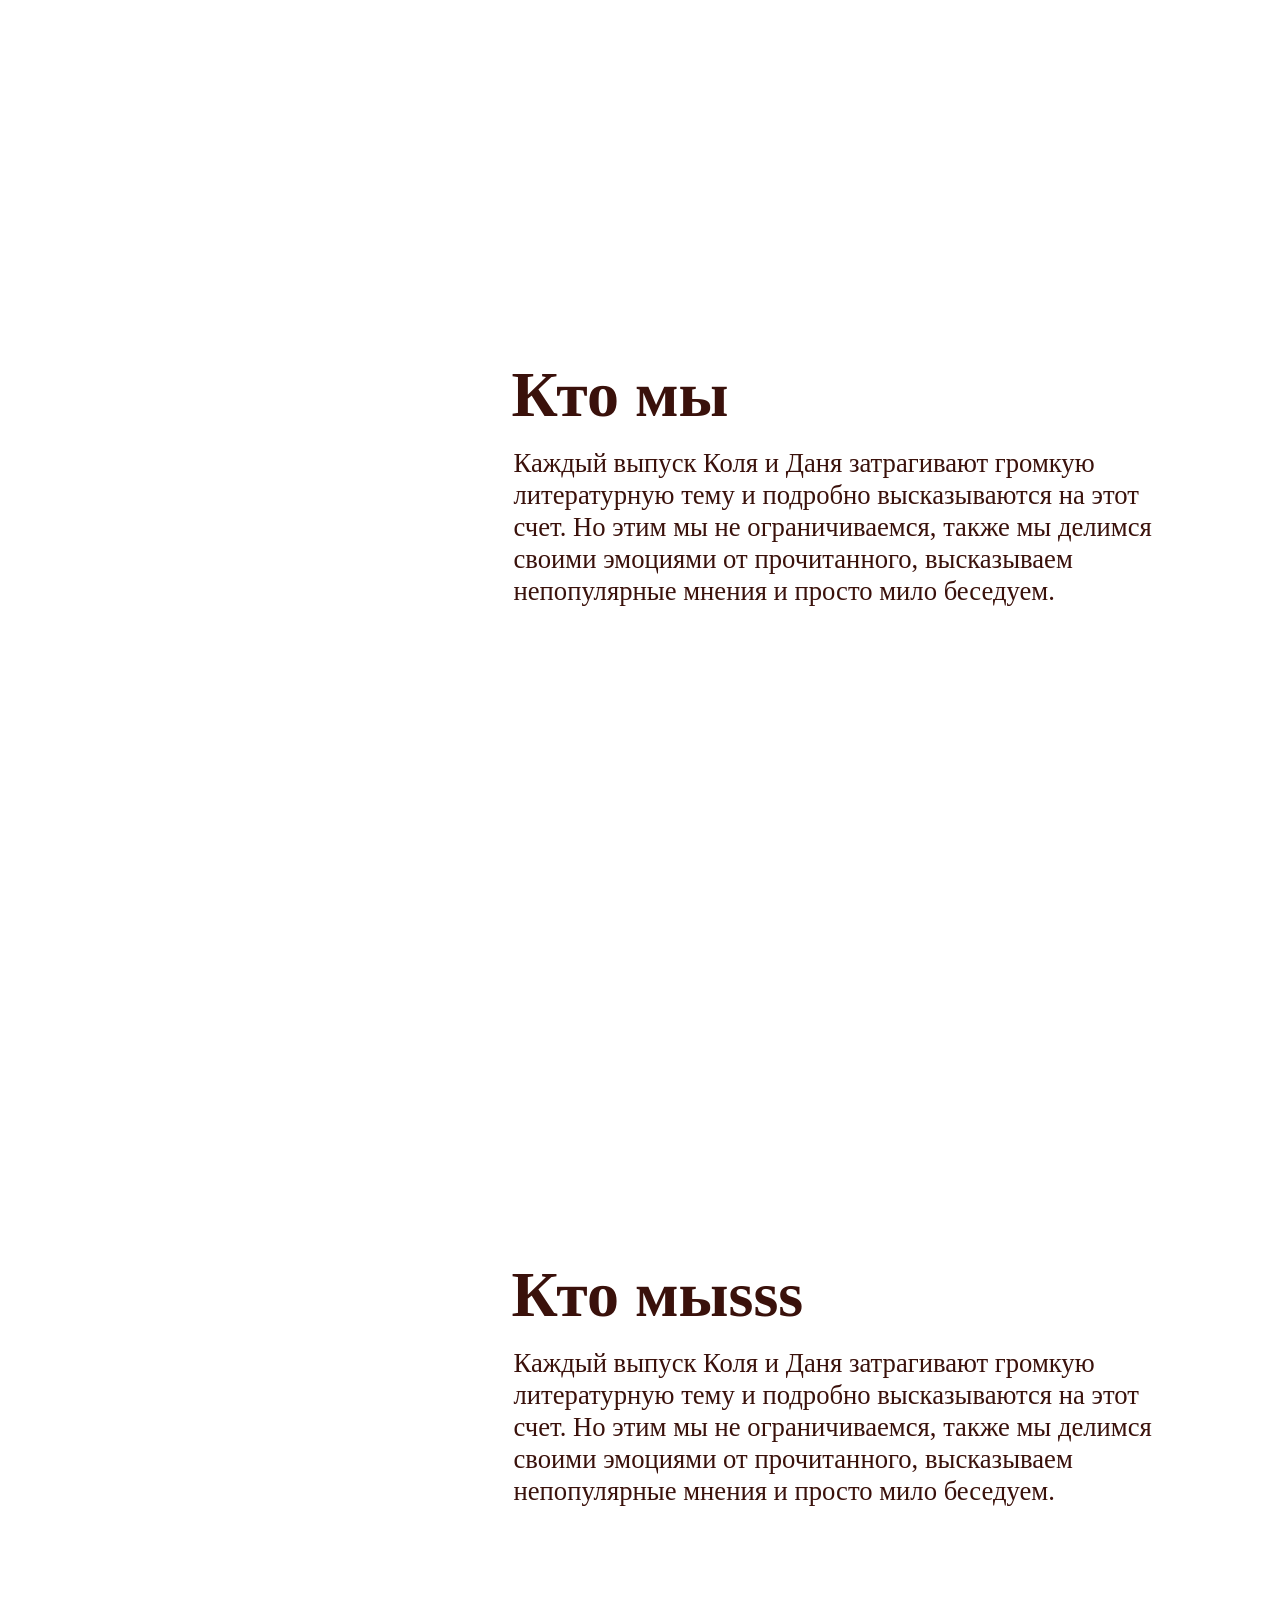
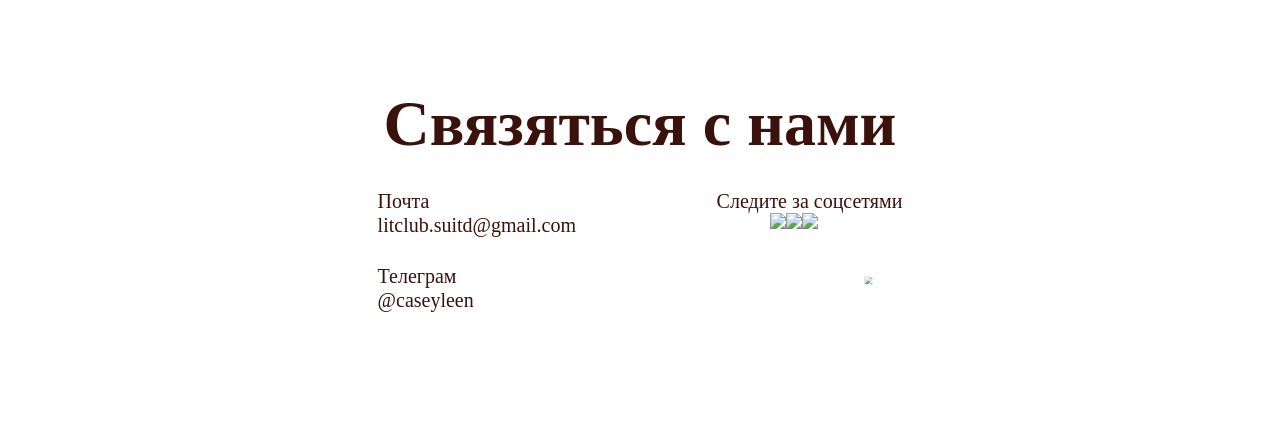
==== about.html @ 77add607 "Add files via upload" ====
<!DOCTYPE html>
<html lang="en">
<head>
    <meta charset="UTF-8">
    <link rel="stylesheet" href="about_main.css">
    <link rel="stylesheet" href="contacts.css">
    <title>О нас</title>
</head>
<body>
    <section id="about" class="intro">
        <div class="container">
            <div class="text1">
                <h1 class="intro_title">Кто мы</h1>
                <p class="intro_sub">Каждый выпуск Коля и Даня затрагивают громкую литературную тему и подробно высказываются на этот счет.
                    Но этим мы не ограничиваемся, также мы делимся своими эмоциями от прочитанного, высказываем непопулярные мнения и просто мило беседуем.</p>
            </div>
    </section>

    <section id="team" class="intro">
        <div class="container">
            <div class="text1">
                <h1 class="intro_title">Кто мыsss</h1>
                <p class="intro_sub">Каждый выпуск Коля и Даня затрагивают громкую литературную тему и подробно высказываются на этот счет.
                    Но этим мы не ограничиваемся, также мы делимся своими эмоциями от прочитанного, высказываем непопулярные мнения и просто мило беседуем.</p>
            </div>
    </section>

    <section id="contacts" class="contacts">
        <div class="container">
            <div class="text4">
                <h1 class="contacts_title">Связяться с нами</h1>
            </div>
            <div class="contacts_text">
                <div class="contacts_main">
                    <div class="contacts_mail">
                        <p class="contacts_sup">Почта</p>
                        <h2 class="contacts_sub">litclub.suitd@gmail.com</h2>
                    </div>
                    <div class="contacts_sm">
                        <p class="contacts_sup">Следите за соцсетями</p>
                        <div class="contacts_social">
                            <div class="links">
                                <div class="btn" onclick="window.open('https://t.me/+bbXNbvJ90yo5MGQy')">
                                    <img src="tg.png">
                                </div>
                                <div class="btn" onclick="window.open('https://vk.com/litclubthebestclub')">
                                    <img src="vkk.png">
                                </div>
                                <div class="btn" onclick="window.open('https://boosty.to/litclub')">
                                    <img src="boo.png">
                                </div>
                            </div>
                        </div>
                    </div>
                </div>
                <div class="contacts_sec">
                    <div class="contacts_tg">
                        <p class="contacts_sup">Телеграм</p>
                        <h2 class="contacts_sub">@caseyleen</h2>
                    </div>
                    <div class="contacts_tg">
                        <div class="btn2" onclick="location.href='#about'">
                            <img src="up.png">
                        </div>
                    </div>
                </div>
            </div>
        </div>
    </section>
</body>
</html>
---- about_main.css ----
body{
    margin: 0;
    font-size: 15px;
    line-height: 1.2;
    color: #3A110B;
}

@font-face {
    font-family: 'Gilroy';

    font-weight: 300;
    font-style: normal;
    src: local('Gilroy Light'), local('Gilroy-Light'),
    url('Gilroy-Light.woff2') format('woff2'),
    url('Gilroy-Light.woff') format('woff'),
    url('Gilroy-Light.ttf') format('truetype');
}
@font-face {
    font-family: 'Gilroy';
    font-weight: 500;
    font-style: normal;
    src: local('Gilroy Medium'), local('Gilroy-Medium'),
    url('Gilroy-Medium.woff2') format('woff2'),
    url('Gilroy-Medium.woff') format('woff'),
    url('Gilroy-Medium.ttf') format('truetype');
}
@font-face {
    font-family: 'Gilroy';

    font-weight: 700;
    font-style: normal;
    src: local('Gilroy Bold'), local('Gilroy-Bold'),
    url('Gilroy-Bold.woff2') format('woff2'),
    url('Gilroy-Bold.woff') format('woff'),
    url('Gilroy-Bold.ttf') format('truetype');

}

*,
*:before,
*:after {
    box-sizing: border-box;
}

h1,h2,p{
    margin: 0;
}

h1{
    font-family: 'Gilroy';
    font-weight: 700;
}
h2, p{
    font-family: 'Gilroy';
    font-weight: 300;
}

h3{
    font-family: 'Gilroy';
    font-weight: 500;
}

.intro{
    display: flex;
    flex-direction: column;
    justify-content: center;
    width: 100%;
    height: 100vh;

    background: url("img/about_main.png") center no-repeat;
    background-size: cover;
}
.container{
    position: absolute;
    width: 100%;
    max-width: 1581px;
    margin: 0 auto;
}

.text1{
    width: 100%;
    max-width: 682px;
    margin-top: 5%;
    transform: translateX(75%);
}
.intro_title{
    font-size: 48pt;
    margin-bottom: 2%;
}

.intro_sub{
    margin-left: 2px;
    font-size: 20pt;
}
---- contacts.css ----
body{
    margin: 0;
    font-size: 15px;
    line-height: 1.2;
    color: #3A110B;
}

*,
*:before,
*:after {
    box-sizing: border-box;
}

h1,h2,h3{
    margin: 0;
}

.contacts{
    display: flex;
    flex-direction: column;
    justify-content: center;
    width: 100%;
    height: 100%;

    background: url("img/contacts.png") top no-repeat;
    background-size: cover;
}

.text4{
    width: 100%;
    margin-top: 9%;
}

.contacts_title{
    font-size: 48pt;
    text-align: center;
}

.contacts_text{
    width: 41%;
    margin-bottom: 9%;
    margin-left: 29.5%;
}

.contacts_main{
    margin-top: 5%;
    display: flex;
    justify-content: space-between;
}
.contacts_sup{
    position: relative;
    font-size: 20px;
    text-align: left;


    vertical-align: top;
}

.contacts_sub{
    font-size: 20px;
    text-align: left;
    vertical-align: top;
}

.contacts_sec{
    margin-top: 5%;
    display: flex;
    justify-content: space-between;
}

.links{
    display: flex;
    justify-content: space-around;
}

.contacts_social{
    width: 10px;
    margin-left: 29%;
}
.btn{
    user-select: none;
    cursor: pointer;

}

.btn2{
    height: 50px;
    width: 50px;
    user-select: none;
    cursor: pointer;

    transform: scale(0.5);
    transition: all 0.5s ease 0s;
}

.btn2:hover{
    transform: scale(0.65);
}
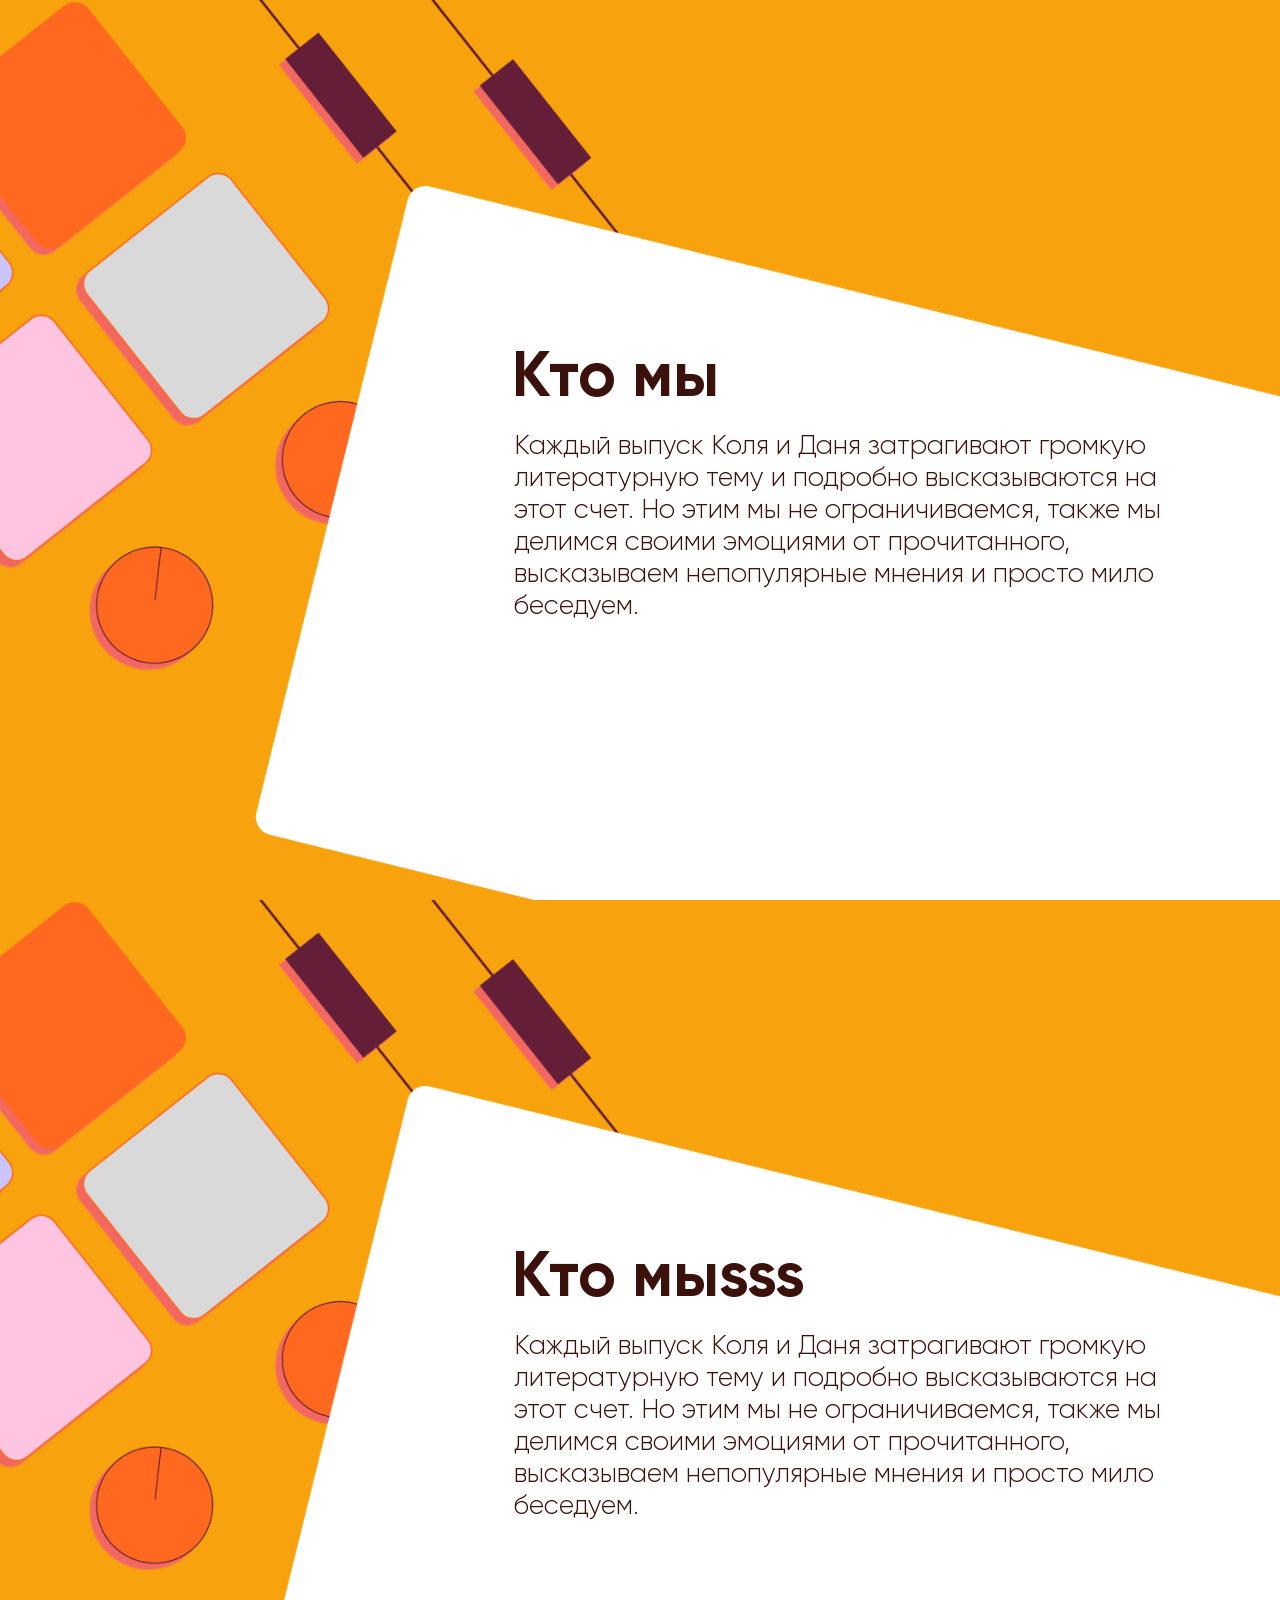
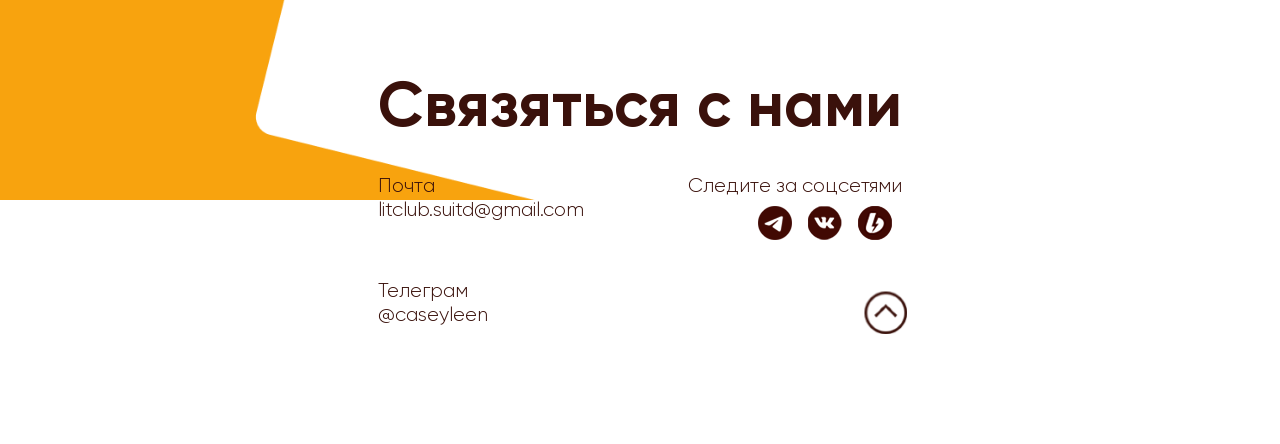
==== commit 6b45be00: "Add files via upload" ====
--- a/about.html
+++ b/about.html
@@ -41,13 +41,13 @@
                         <div class="contacts_social">
                             <div class="links">
                                 <div class="btn" onclick="window.open('https://t.me/+bbXNbvJ90yo5MGQy')">
-                                    <img src="tg.png">
+                                    <img src="img/tg.png">
                                 </div>
                                 <div class="btn" onclick="window.open('https://vk.com/litclubthebestclub')">
-                                    <img src="vkk.png">
+                                    <img src="img/vkk.png">
                                 </div>
                                 <div class="btn" onclick="window.open('https://boosty.to/litclub')">
-                                    <img src="boo.png">
+                                    <img src="img/boo.png">
                                 </div>
                             </div>
                         </div>
@@ -60,7 +60,7 @@
                     </div>
                     <div class="contacts_tg">
                         <div class="btn2" onclick="location.href='#about'">
-                            <img src="up.png">
+                            <img src="img/up.png">
                         </div>
                     </div>
                 </div>
--- a/about_main.css
+++ b/about_main.css
@@ -11,18 +11,18 @@
     font-weight: 300;
     font-style: normal;
     src: local('Gilroy Light'), local('Gilroy-Light'),
-    url('Gilroy-Light.woff2') format('woff2'),
-    url('Gilroy-Light.woff') format('woff'),
-    url('Gilroy-Light.ttf') format('truetype');
+    url('fonts/Gilroy-Light.woff2') format('woff2'),
+    url('fonts/Gilroy-Light.woff') format('woff'),
+    url('fonts/Gilroy-Light.ttf') format('truetype');
 }
 @font-face {
     font-family: 'Gilroy';
     font-weight: 500;
     font-style: normal;
     src: local('Gilroy Medium'), local('Gilroy-Medium'),
-    url('Gilroy-Medium.woff2') format('woff2'),
-    url('Gilroy-Medium.woff') format('woff'),
-    url('Gilroy-Medium.ttf') format('truetype');
+    url('fonts/Gilroy-Medium.woff2') format('woff2'),
+    url('fonts/Gilroy-Medium.woff') format('woff'),
+    url('fonts/Gilroy-Medium.ttf') format('truetype');
 }
 @font-face {
     font-family: 'Gilroy';
@@ -30,9 +30,9 @@
     font-weight: 700;
     font-style: normal;
     src: local('Gilroy Bold'), local('Gilroy-Bold'),
-    url('Gilroy-Bold.woff2') format('woff2'),
-    url('Gilroy-Bold.woff') format('woff'),
-    url('Gilroy-Bold.ttf') format('truetype');
+    url('fonts/Gilroy-Bold.woff2') format('woff2'),
+    url('fonts/Gilroy-Bold.woff') format('woff'),
+    url('fonts/Gilroy-Bold.ttf') format('truetype');
 
 }
 
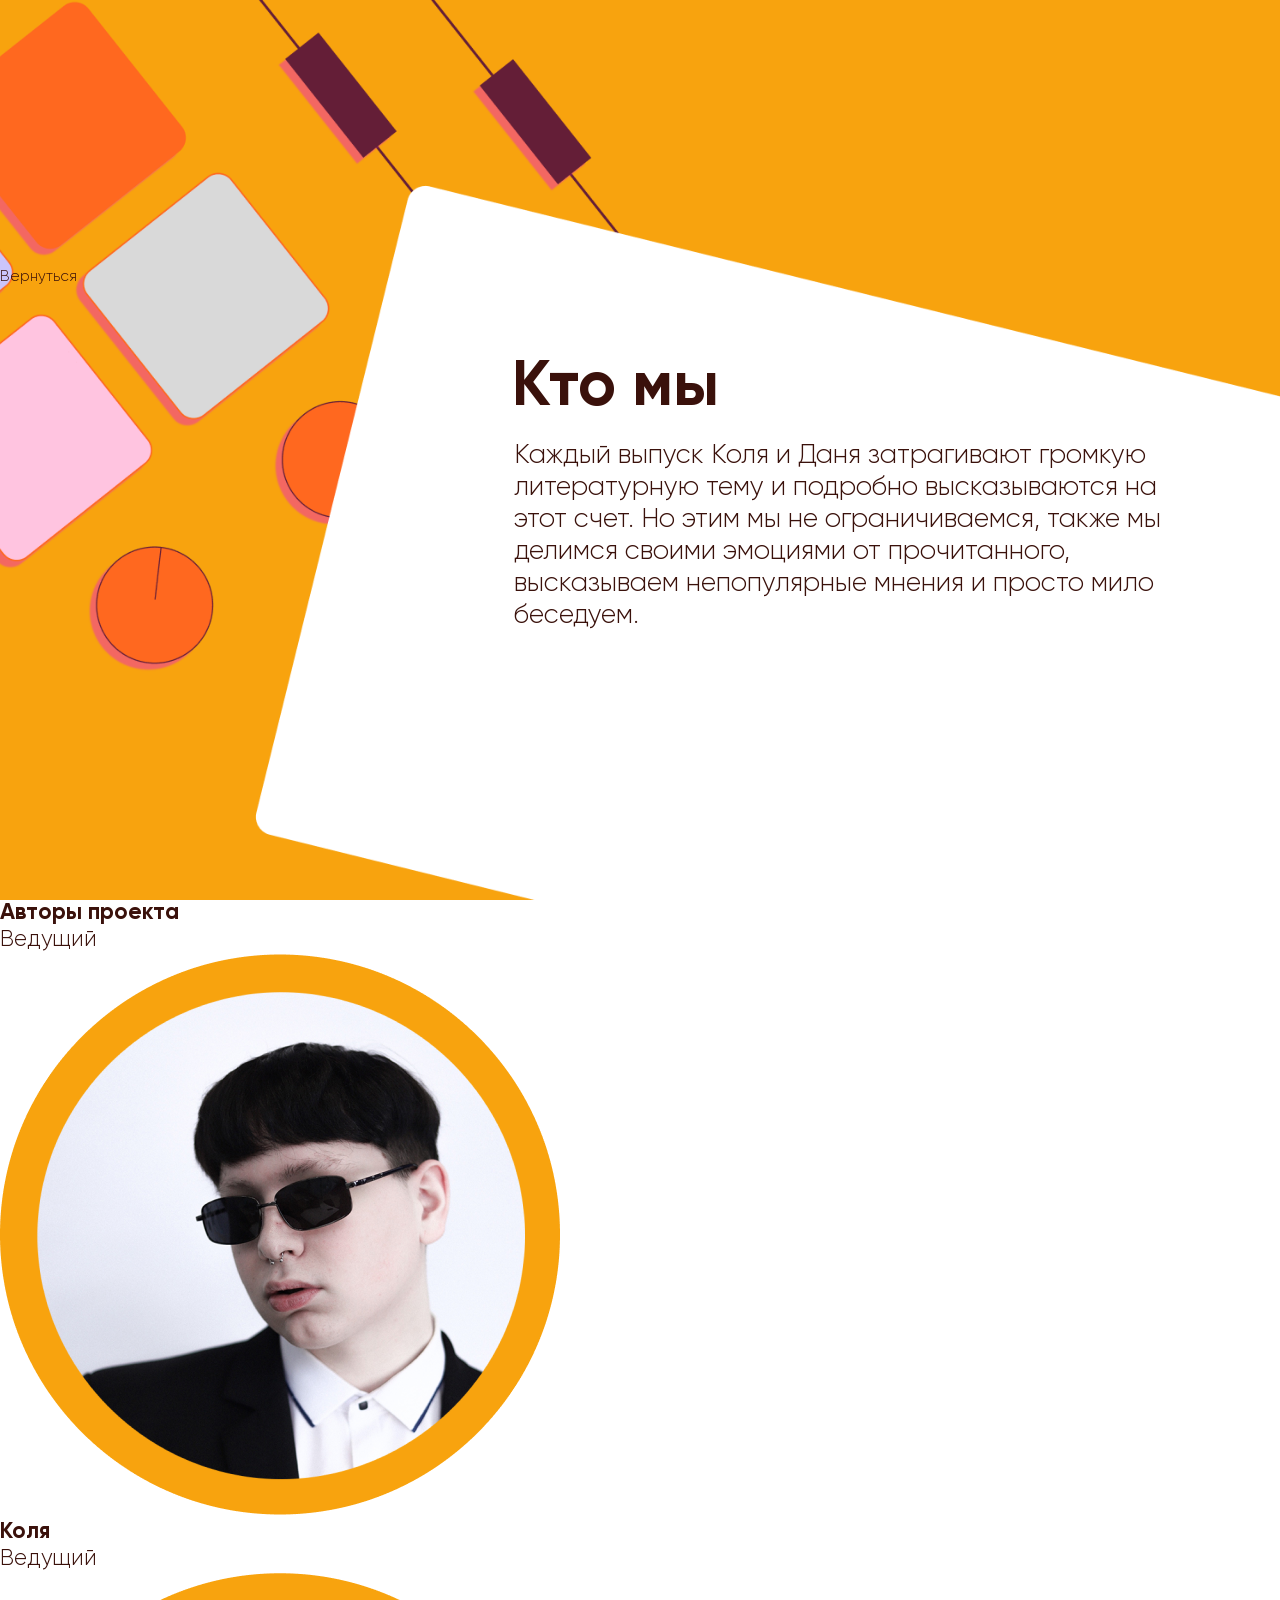
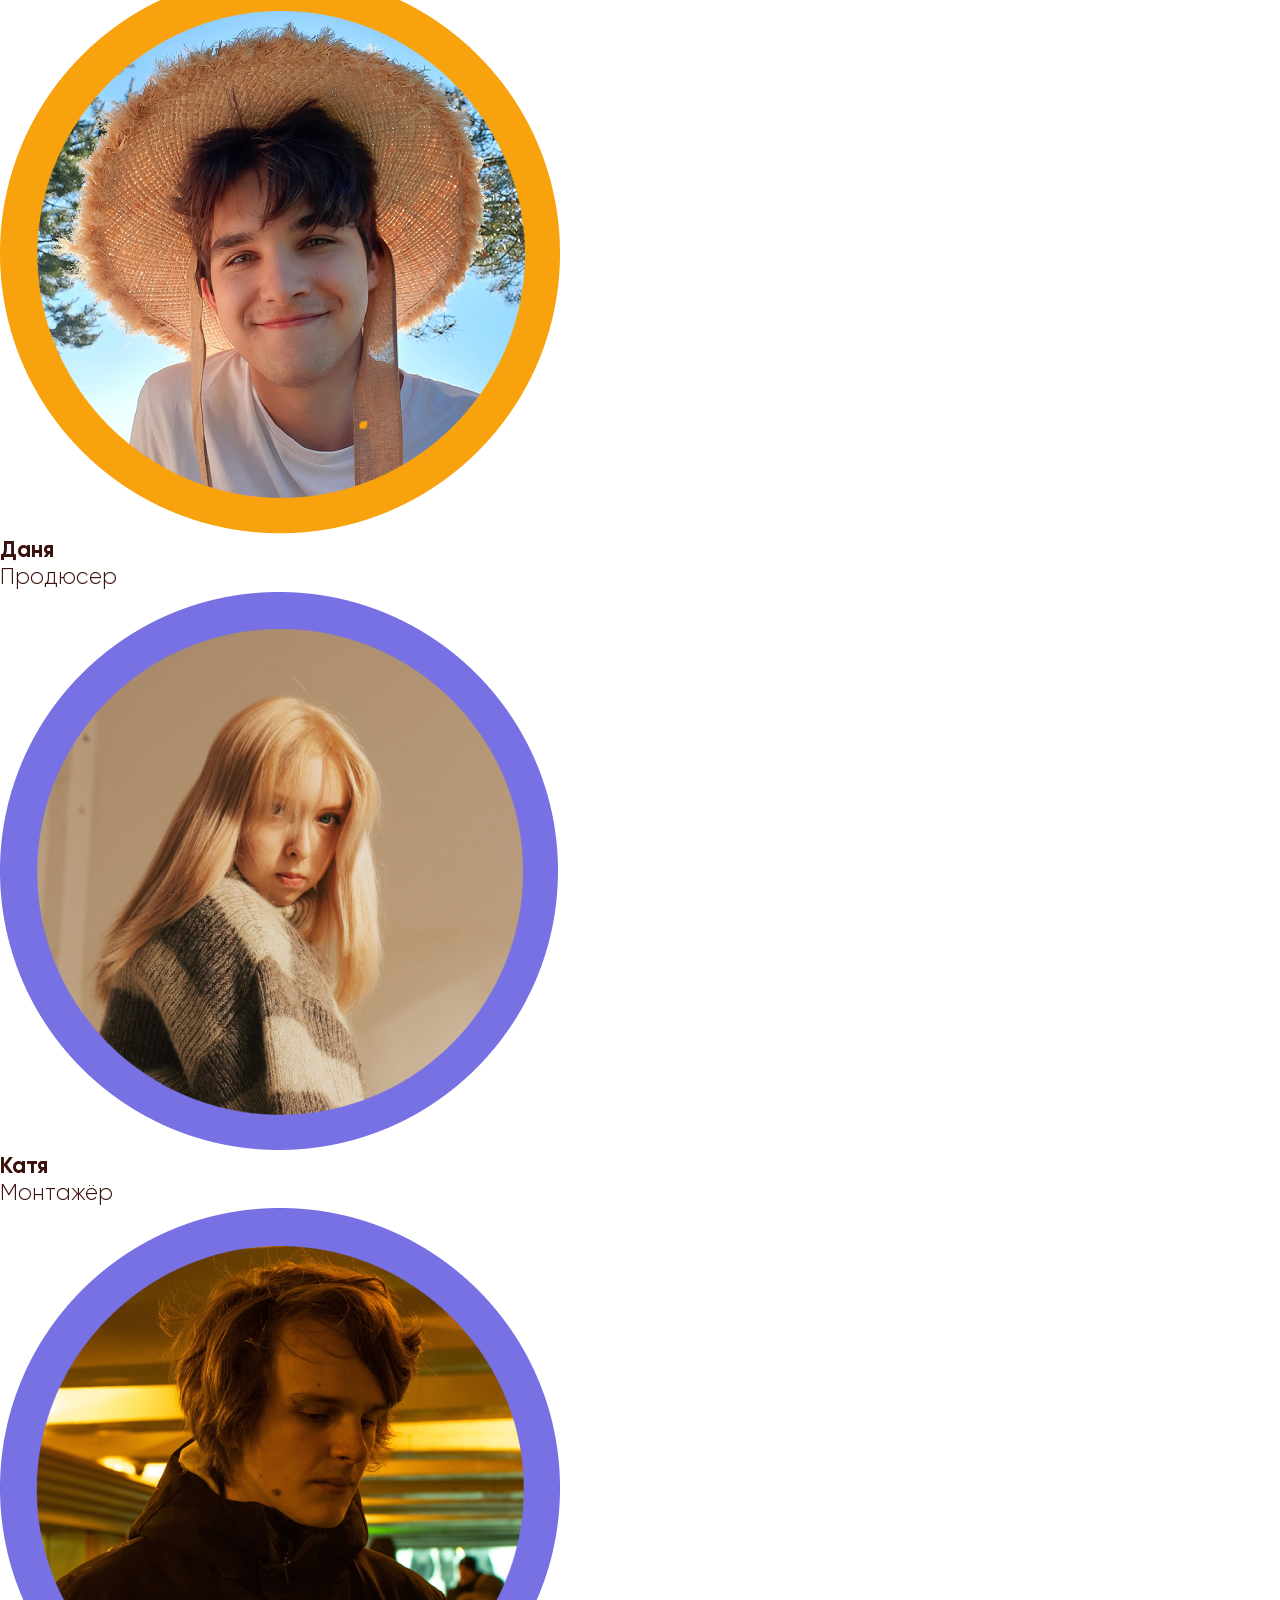
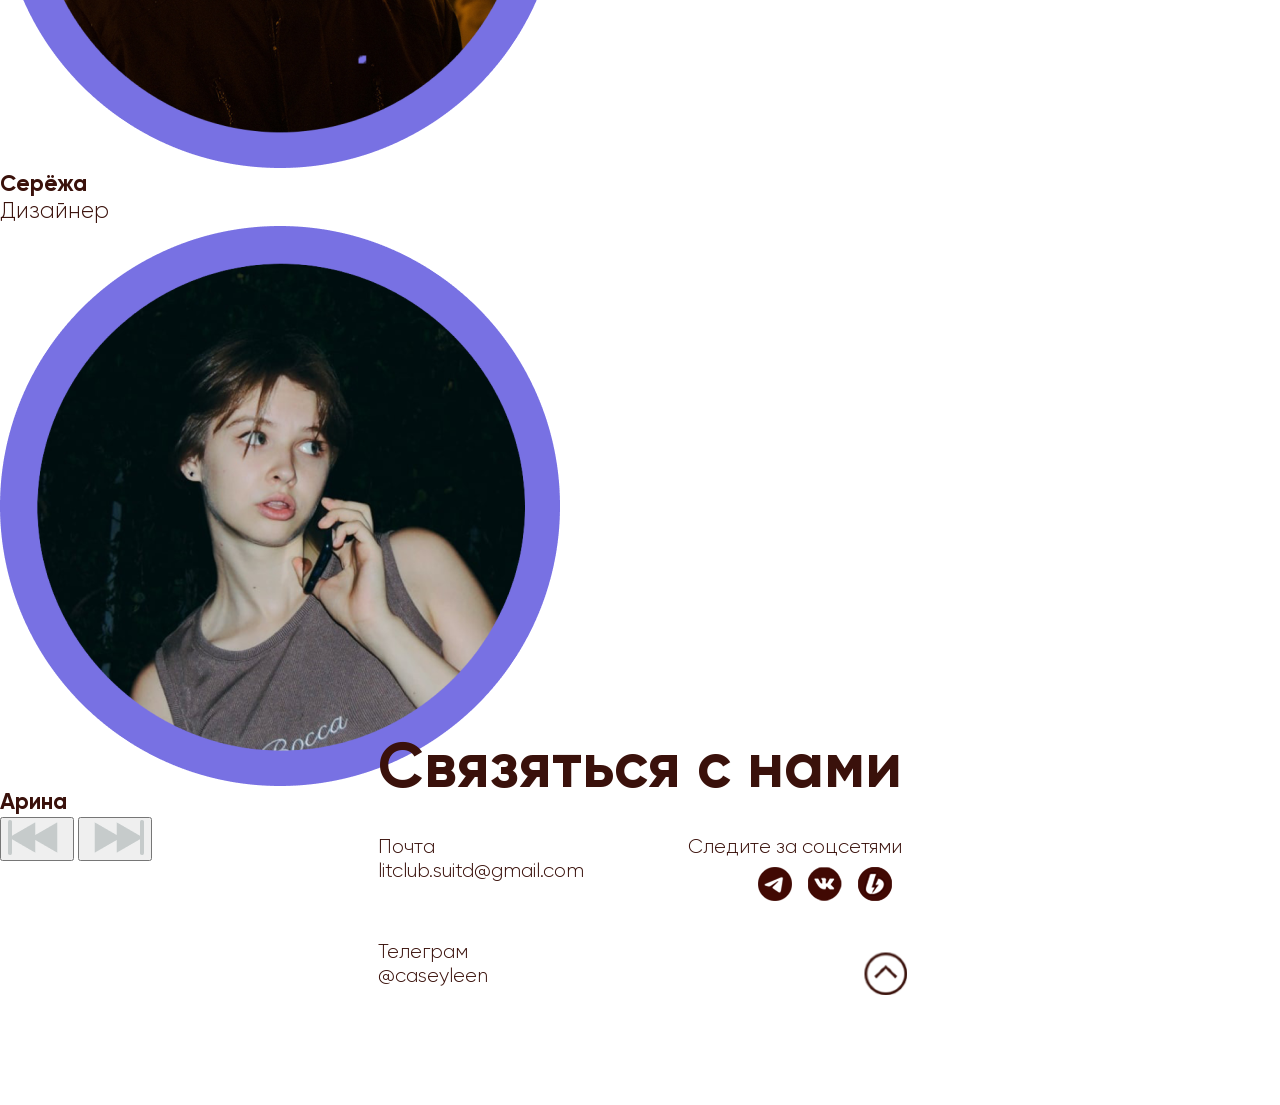
==== commit 59060e74: "Add files via upload" ====
--- a/about.html
+++ b/about.html
@@ -5,10 +5,16 @@
     <link rel="stylesheet" href="about_main.css">
     <link rel="stylesheet" href="contacts.css">
     <title>О нас</title>
+    <link rel="icon" type="image/png" href="img/icon_book.png"/>
 </head>
 <body>
     <section id="about" class="intro">
-        <div class="container">
+        <div class="container1">
+            <div class="botton_back">
+                <div class="botton1" onclick="location.href='index.html#main'">
+                    <p>Вернуться</p>
+                </div>
+            </div>
             <div class="text1">
                 <h1 class="intro_title">Кто мы</h1>
                 <p class="intro_sub">Каждый выпуск Коля и Даня затрагивают громкую литературную тему и подробно высказываются на этот счет.
@@ -16,13 +22,44 @@
             </div>
     </section>
 
-    <section id="team" class="intro">
-        <div class="container">
-            <div class="text1">
-                <h1 class="intro_title">Кто мыsss</h1>
-                <p class="intro_sub">Каждый выпуск Коля и Даня затрагивают громкую литературную тему и подробно высказываются на этот счет.
-                    Но этим мы не ограничиваемся, также мы делимся своими эмоциями от прочитанного, высказываем непопулярные мнения и просто мило беседуем.</p>
+    <section id="team" class="team">
+        <div class="container2">
+            <div class="text2">
+                <h1 class="team_title">Авторы проекта</h1>
+                <div class="members">
+                    <div class="pLine pLineJS">
+                        <div class="mem">
+                            <h2 class="title_mem">Ведущий</h2>
+                            <img src="img/kol.png">
+                            <h1 class="title_mem">Коля</h1>
+                        </div>
+                        <div class="mem">
+                            <h2 class="title_mem">Ведущий</h2>
+                            <img src="img/dan.png">
+                            <h1 class="title_mem">Даня</h1>
+                        </div>
+                        <div class="mem">
+                            <h2 class="title_mem">Продюсер</h2>
+                            <img src="img/kat.png">
+                            <h1 class="title_mem">Катя</h1>
+                        </div>
+                        <div class="mem">
+                            <h2 class="title_mem">Монтажёр</h2>
+                            <img src="img/ser.png">
+                            <h1 class="title_mem">Серёжа</h1>
+                        </div>
+                        <div class="mem">
+                            <h2 class="title_mem">Дизайнер</h2>
+                            <img src="img/ar.png">
+                            <h1 class="title_mem">Арина</h1>
+                        </div>
+                    </div>
+                </div>
+                <button class="bRight bRightJS"><img src="img/prev.png"></button>
+                <button class="bLeft bLeftJS"><img src="img/next.png"></button>
+                <script src="about.js"></script>
             </div>
+        </div>
     </section>
 
     <section id="contacts" class="contacts">
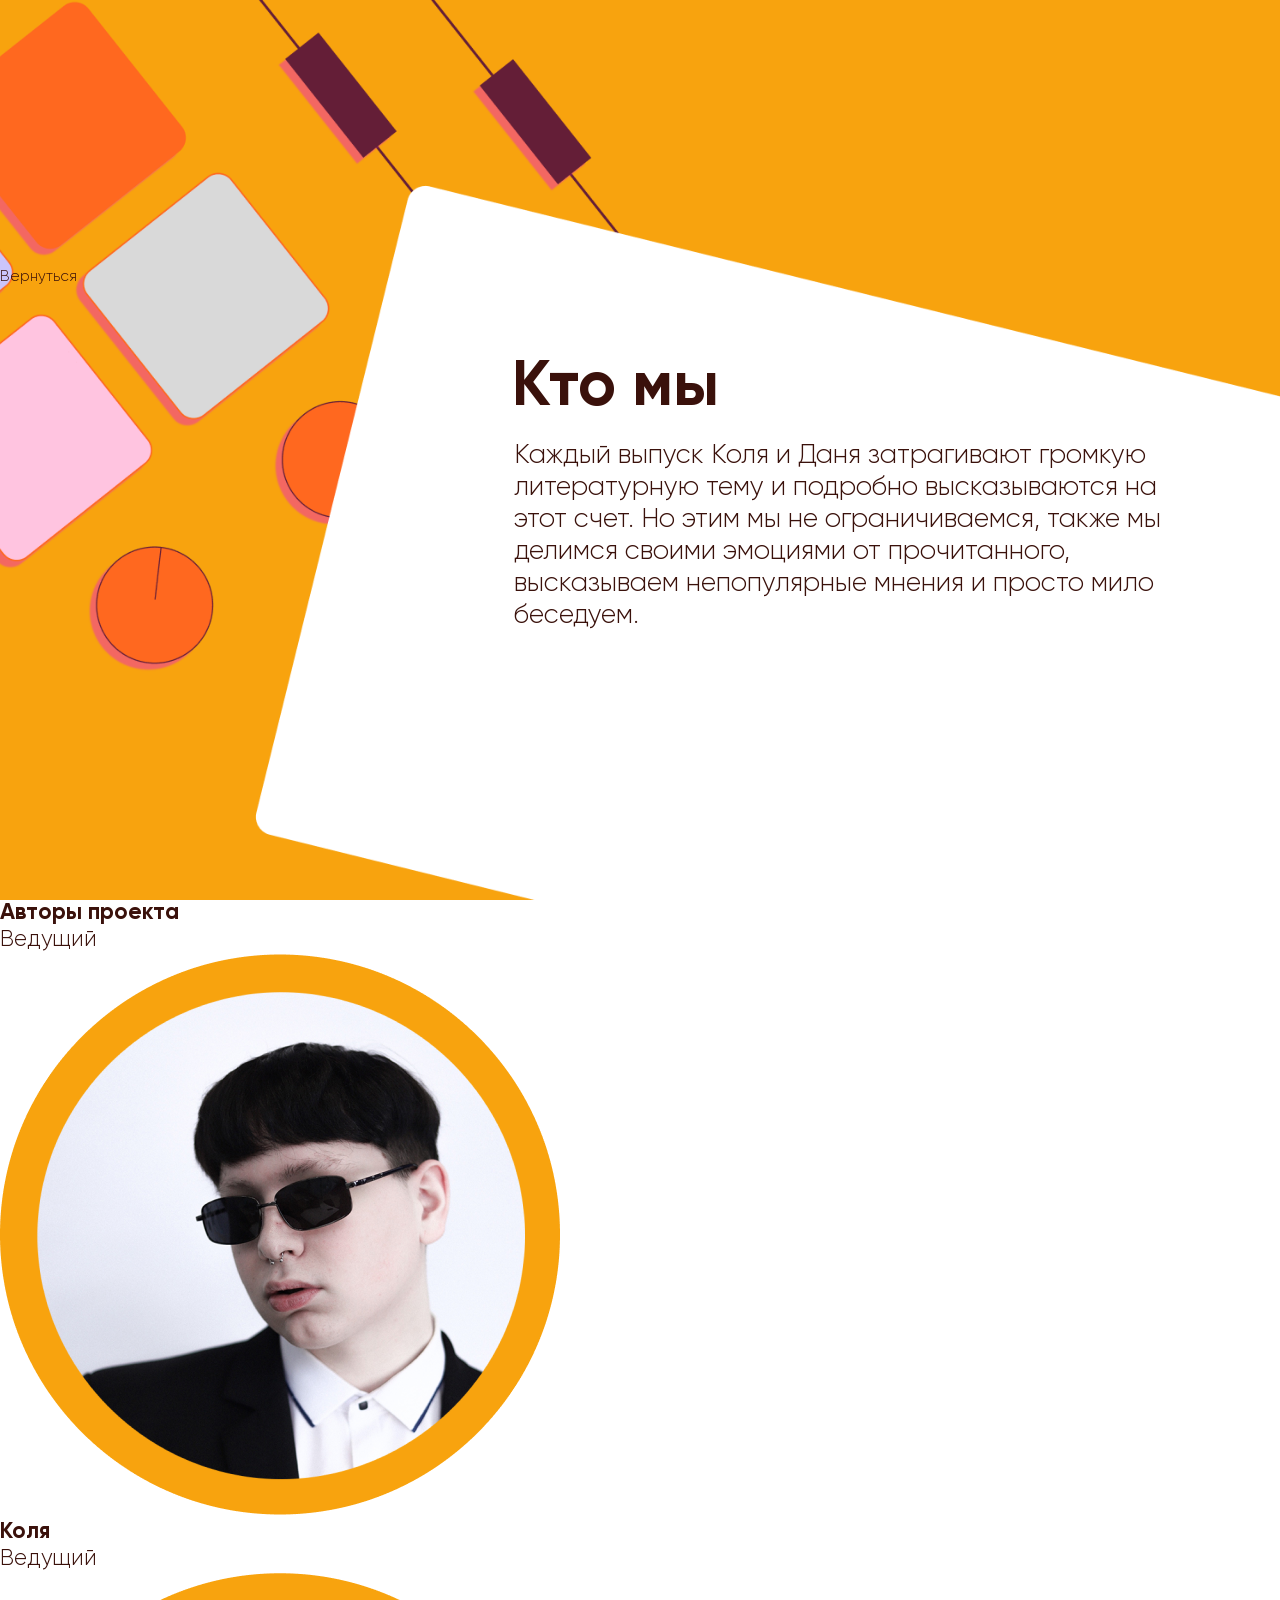
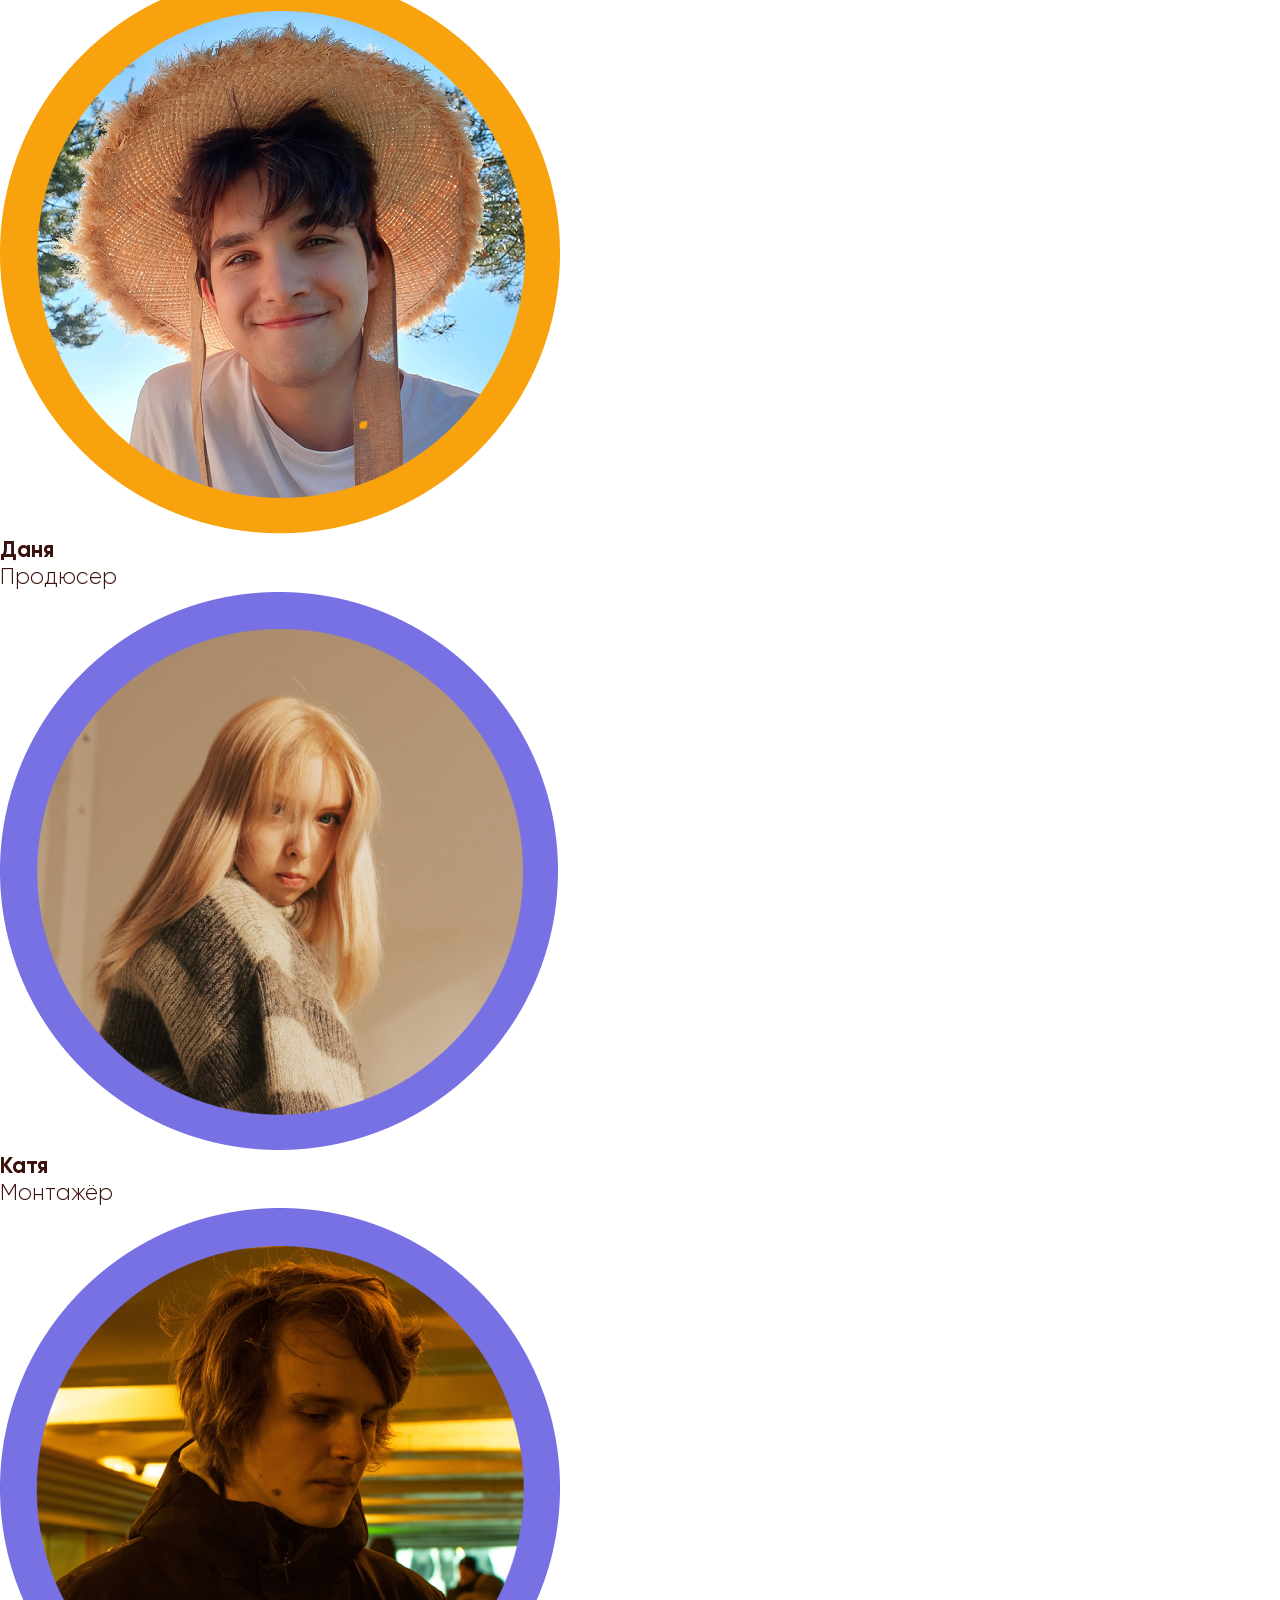
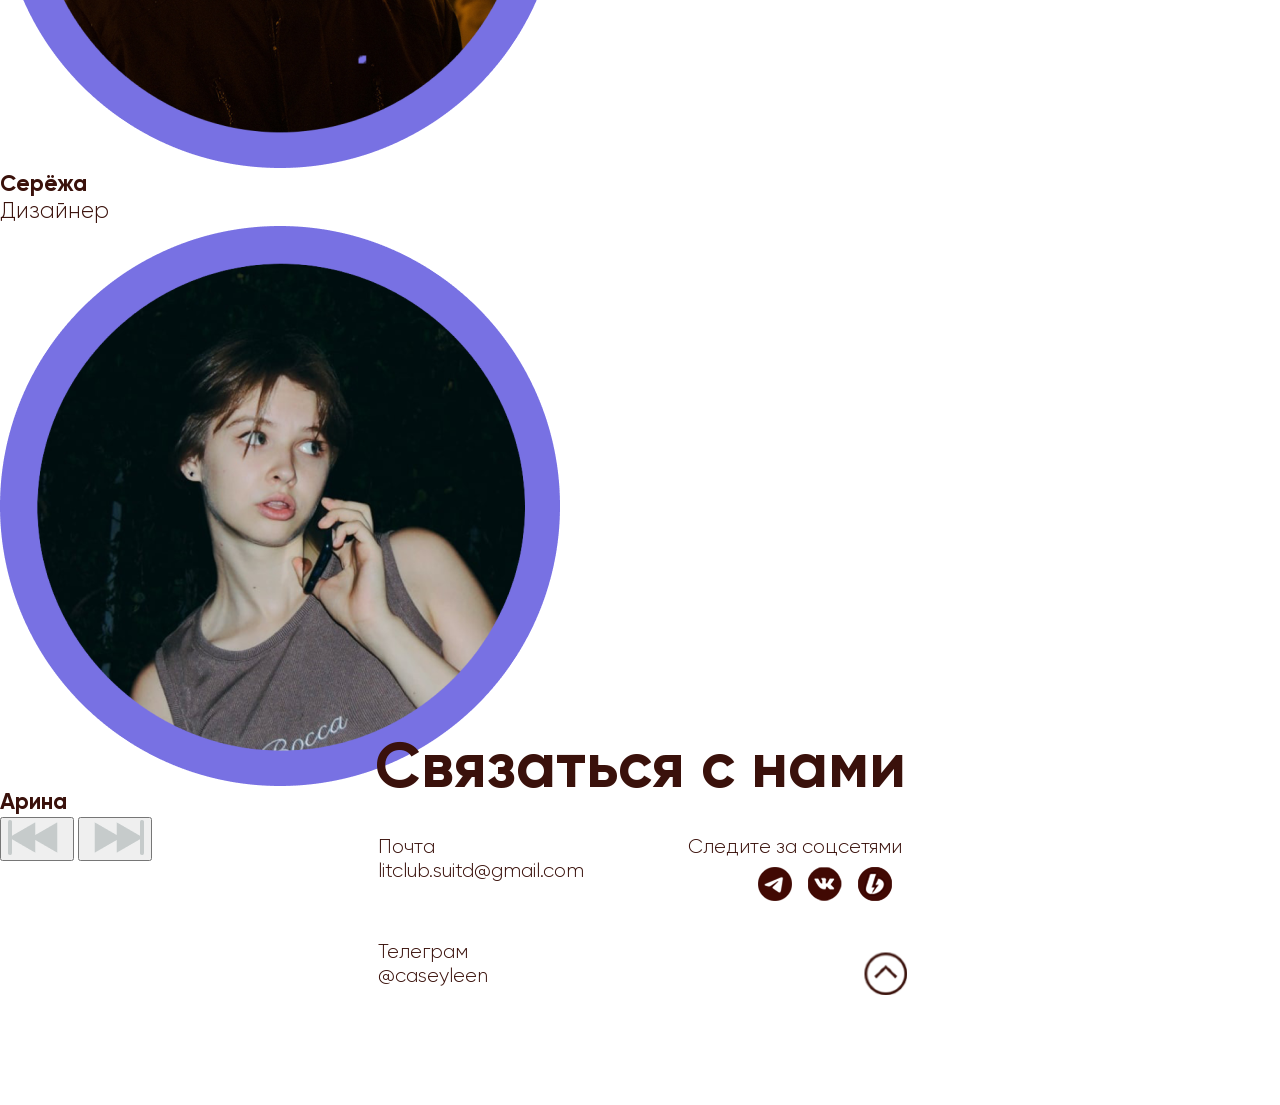
==== commit 34d655f5: "Add files via upload" ====
--- a/about.html
+++ b/about.html
@@ -65,7 +65,7 @@
     <section id="contacts" class="contacts">
         <div class="container">
             <div class="text4">
-                <h1 class="contacts_title">Связяться с нами</h1>
+                <h1 class="contacts_title">Связаться с нами</h1>
             </div>
             <div class="contacts_text">
                 <div class="contacts_main">
